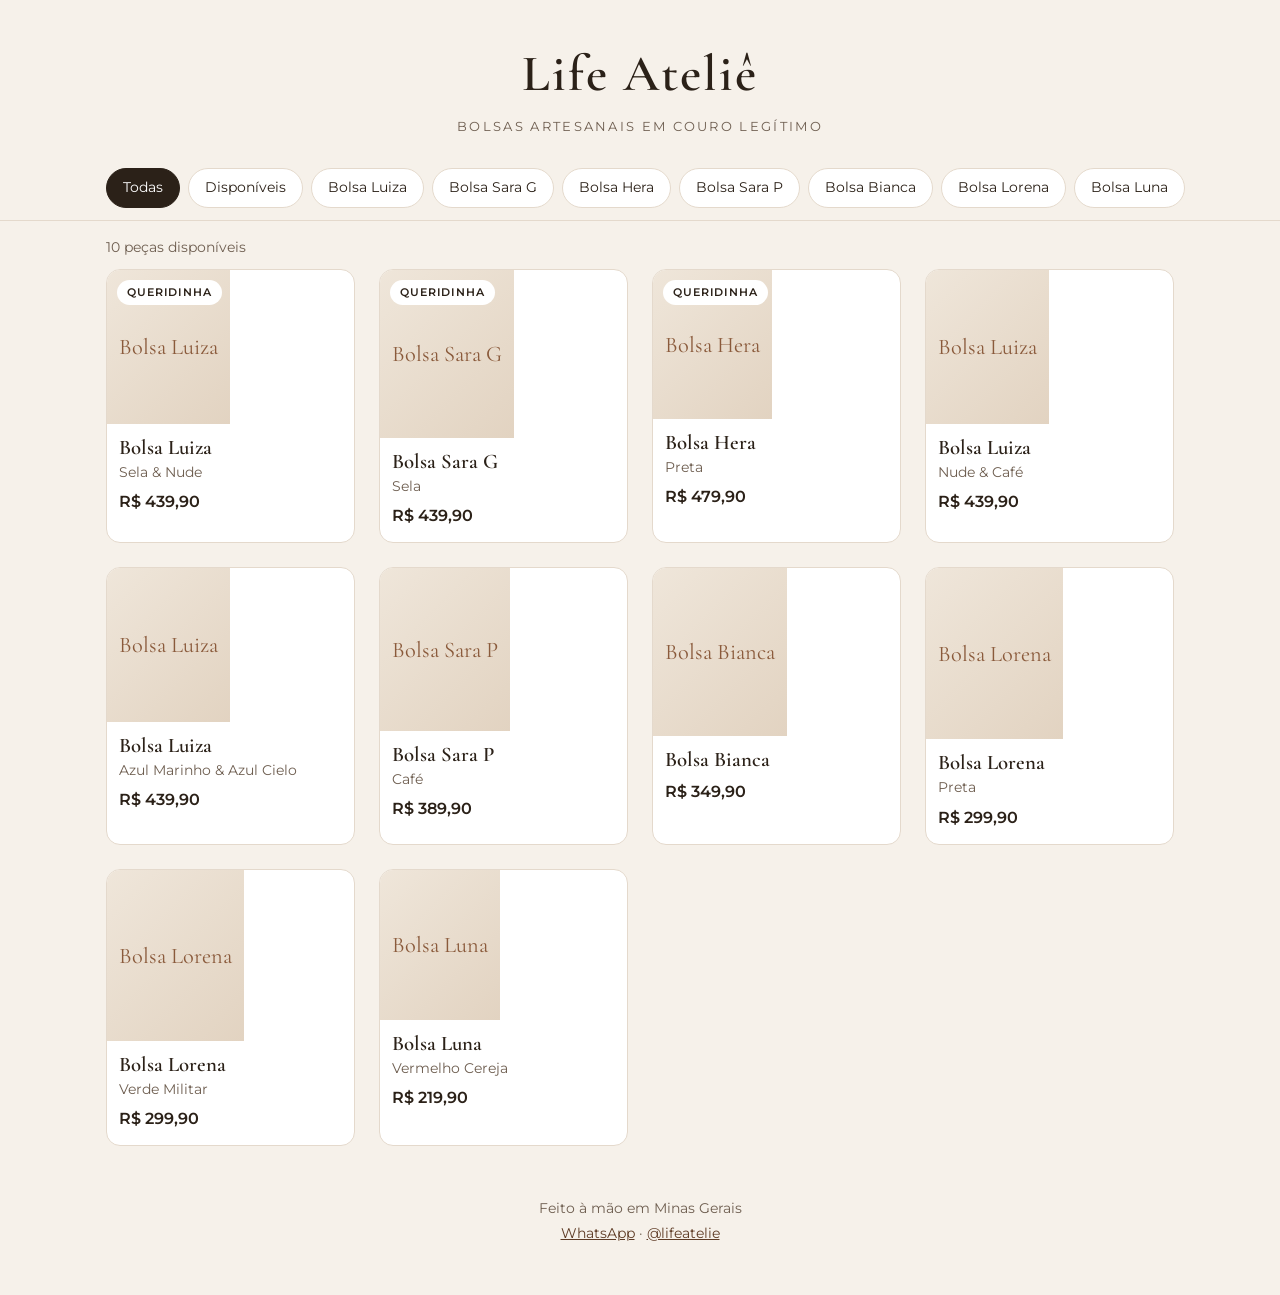
==== index.html @ b0716aa1 "Cria catálogo de bolsas Life Ateliê para envio no WhatsApp Página estática e responsiva com filtros " ====
<!doctype html>
<html lang="pt-BR">
<head>
  <meta charset="utf-8">
  <meta name="viewport" content="width=device-width, initial-scale=1">
  <title>Catálogo Life Ateliê</title>
  <meta name="description" content="Bolsas artesanais em couro legítimo, feitas à mão em Minas Gerais. Escolha a sua e peça pelo WhatsApp.">
  <meta name="theme-color" content="#F6F1EA">

  <!-- Prévia do link no WhatsApp -->
  <meta property="og:title" content="Catálogo Life Ateliê">
  <meta property="og:description" content="Bolsas artesanais em couro legítimo. Escolha a sua e peça pelo WhatsApp.">
  <meta property="og:type" content="website">
  <meta property="og:image" content="img/capa.jpg">

  <link rel="preconnect" href="https://fonts.googleapis.com">
  <link rel="preconnect" href="https://fonts.gstatic.com" crossorigin>
  <link href="https://fonts.googleapis.com/css2?family=Cormorant+Garamond:wght@500;600&family=Montserrat:wght@400;500;600&display=swap" rel="stylesheet">
  <link rel="stylesheet" href="css/estilo.css">
</head>
<body>
  <a class="pular" href="#vitrine">Pular para os produtos</a>

  <header class="topo">
    <p class="marca">Life Ateliê</p>
    <p class="slogan">Bolsas artesanais em couro legítimo</p>
  </header>

  <nav class="filtros" aria-label="Filtrar por modelo">
    <div class="filtros-lista" id="filtros" role="list"></div>
  </nav>

  <main id="vitrine" class="vitrine">
    <p class="contagem" id="contagem" aria-live="polite"></p>
    <ul class="grade" id="grade"></ul>
  </main>

  <footer class="rodape">
    <p>Feito à mão em Minas Gerais</p>
    <p id="rodape-links"></p>
  </footer>

  <!-- Detalhe do produto -->
  <dialog class="detalhe" id="detalhe" aria-labelledby="detalhe-nome">
    <button class="fechar" type="button" id="fechar" aria-label="Fechar">×</button>
    <div class="galeria" id="galeria"></div>
    <div class="galeria-pontos" id="galeria-pontos" aria-hidden="true"></div>
    <div class="detalhe-info">
      <h2 id="detalhe-nome"></h2>
      <p class="detalhe-cor" id="detalhe-cor"></p>
      <p class="detalhe-preco" id="detalhe-preco"></p>
      <p class="detalhe-desc" id="detalhe-desc"></p>
      <ul class="detalhe-lista" id="detalhe-lista"></ul>
      <a class="botao-whats" id="detalhe-whats" target="_blank" rel="noopener"></a>
    </div>
  </dialog>

  <script src="js/produtos.js"></script>
  <script src="js/catalogo.js"></script>
</body>
</html>
---- css/estilo.css ----
:root {
  --fundo: #F6F1EA;
  --cartao: #FFFFFF;
  --texto: #2B2118;
  --texto-suave: #6E5E50;
  --couro: #8A5A3B;
  --couro-escuro: #5E3B25;
  --linha: #E4D9CC;
  --whats: #1F7A4D;
  --raio: 14px;
  --serif: "Cormorant Garamond", Georgia, serif;
  --sans: "Montserrat", system-ui, sans-serif;
}

* { box-sizing: border-box; }
html { -webkit-text-size-adjust: 100%; }
body {
  margin: 0;
  background: var(--fundo);
  color: var(--texto);
  font-family: var(--sans);
  font-size: 16px;
  line-height: 1.5;
}
img { display: block; max-width: 100%; }
button { font: inherit; }

.pular {
  position: absolute; left: -999px; top: 8px;
  background: var(--texto); color: #fff; padding: 8px 14px; border-radius: 8px; z-index: 10;
}
.pular:focus { left: 16px; }

:focus-visible { outline: 3px solid var(--couro); outline-offset: 2px; }

/* Topo */
.topo { text-align: center; padding: 36px 16px 20px; }
.marca {
  font-family: var(--serif); font-weight: 600;
  font-size: clamp(2.2rem, 8vw, 3.2rem); letter-spacing: .04em; margin: 0;
}
.slogan {
  margin: 4px 0 0; color: var(--texto-suave);
  font-size: .8rem; letter-spacing: .18em; text-transform: uppercase;
}

/* Filtros */
.filtros {
  position: sticky; top: 0; z-index: 5;
  background: color-mix(in srgb, var(--fundo) 92%, transparent);
  backdrop-filter: blur(6px);
  border-bottom: 1px solid var(--linha);
}
.filtros-lista {
  display: flex; gap: 8px; overflow-x: auto; padding: 12px 16px;
  scrollbar-width: none; max-width: 1100px; margin: 0 auto;
}
.filtros-lista::-webkit-scrollbar { display: none; }
.chip {
  flex: none; min-height: 40px; padding: 0 16px;
  border: 1px solid var(--linha); border-radius: 999px;
  background: var(--cartao); color: var(--texto); cursor: pointer;
  font-size: .9rem; white-space: nowrap;
}
.chip[aria-pressed="true"] { background: var(--texto); border-color: var(--texto); color: #fff; }

/* Vitrine */
.vitrine { max-width: 1100px; margin: 0 auto; padding: 16px; }
.contagem { margin: 0 0 12px; color: var(--texto-suave); font-size: .85rem; }
.grade {
  list-style: none; margin: 0; padding: 0;
  display: grid; gap: 16px;
  grid-template-columns: repeat(2, minmax(0, 1fr));
}
@media (min-width: 720px) { .grade { grid-template-columns: repeat(3, minmax(0, 1fr)); gap: 24px; } }
@media (min-width: 1000px) { .grade { grid-template-columns: repeat(4, minmax(0, 1fr)); } }

.card {
  background: var(--cartao); border-radius: var(--raio); overflow: hidden;
  border: 1px solid var(--linha); height: 100%;
}
.card-botao {
  display: flex; flex-direction: column; width: 100%; height: 100%;
  background: none; border: 0; padding: 0; text-align: left; color: inherit; cursor: pointer;
}
.card-foto { position: relative; aspect-ratio: 4 / 5; background: #EFE6DA; }
.card-foto img { width: 100%; height: 100%; object-fit: cover; }
.selo {
  position: absolute; top: 10px; left: 10px;
  background: var(--cartao); color: var(--texto);
  font-size: .7rem; font-weight: 600; letter-spacing: .08em; text-transform: uppercase;
  padding: 4px 10px; border-radius: 999px;
}
.selo-vendida { background: var(--texto); color: #fff; }
.card-info { padding: 12px 12px 14px; display: flex; flex-direction: column; gap: 2px; }
.card-nome { font-family: var(--serif); font-size: 1.3rem; font-weight: 600; margin: 0; line-height: 1.15; }
.card-cor { font-size: .85rem; color: var(--texto-suave); margin: 0; }
.card-preco { font-weight: 600; margin: 6px 0 0; }
.card-parcela { font-size: .78rem; color: var(--texto-suave); margin: 0; }
.antigo { text-decoration: line-through; color: var(--texto-suave); font-weight: 400; font-size: .85em; margin-right: 6px; }

.card.vendida .card-foto img { filter: grayscale(.8); opacity: .55; }
.card.vendida .card-preco { color: var(--texto-suave); }

/* Sem foto ainda */
.sem-foto {
  width: 100%; height: 100%; display: grid; place-items: center; text-align: center;
  font-family: var(--serif); font-size: 1.4rem; color: var(--couro); padding: 12px;
  background: linear-gradient(135deg, #EFE6DA, #E2D3C1);
}

.vazio { grid-column: 1 / -1; text-align: center; color: var(--texto-suave); padding: 40px 0; }

/* Detalhe */
.detalhe {
  width: min(560px, 100%); max-height: 100dvh; margin: auto;
  padding: 0; border: 0; border-radius: var(--raio);
  background: var(--cartao); color: var(--texto);
}
.detalhe::backdrop { background: rgba(43, 33, 24, .6); }
@media (max-width: 600px) {
  .detalhe { max-width: 100%; height: 100dvh; border-radius: 0; }
}
.fechar {
  position: sticky; top: 10px; float: right; margin: 10px 10px -54px 0; z-index: 2;
  width: 44px; height: 44px; border-radius: 50%; border: 0;
  background: rgba(255, 255, 255, .92); color: var(--texto);
  font-size: 1.8rem; line-height: 1; cursor: pointer; box-shadow: 0 1px 6px rgba(0,0,0,.15);
}
.galeria {
  display: flex; overflow-x: auto; scroll-snap-type: x mandatory;
  aspect-ratio: 4 / 5; background: #EFE6DA; scrollbar-width: none;
}
.galeria::-webkit-scrollbar { display: none; }
.galeria > * { flex: 0 0 100%; scroll-snap-align: center; }
.galeria img { width: 100%; height: 100%; object-fit: cover; }
.galeria-pontos { display: flex; justify-content: center; gap: 6px; padding: 10px 0 0; min-height: 18px; }
.galeria-pontos span { width: 7px; height: 7px; border-radius: 50%; background: var(--linha); }
.galeria-pontos span.ativo { background: var(--couro); }

.detalhe-info { padding: 8px 20px 28px; }
.detalhe-info h2 { font-family: var(--serif); font-size: 2rem; font-weight: 600; margin: 0; line-height: 1.1; }
.detalhe-cor { color: var(--texto-suave); margin: 2px 0 0; }
.detalhe-preco { font-size: 1.3rem; font-weight: 600; margin: 12px 0 0; }
.detalhe-preco small { display: block; font-size: .8rem; font-weight: 400; color: var(--texto-suave); }
.detalhe-desc { margin: 14px 0 0; }
.detalhe-lista { margin: 12px 0 0; padding: 0; list-style: none; border-top: 1px solid var(--linha); }
.detalhe-lista li { padding: 10px 0; border-bottom: 1px solid var(--linha); font-size: .92rem; }
.detalhe-lista strong { color: var(--texto-suave); font-weight: 500; margin-right: 6px; }

.botao-whats {
  display: flex; align-items: center; justify-content: center; gap: 10px;
  margin-top: 22px; min-height: 52px; border-radius: 999px;
  background: var(--whats); color: #fff; text-decoration: none; font-weight: 600;
}
.botao-whats[aria-disabled="true"] { background: var(--texto-suave); }
.botao-whats svg { width: 22px; height: 22px; fill: currentColor; }

/* Rodapé */
.rodape { text-align: center; padding: 32px 16px 48px; color: var(--texto-suave); font-size: .85rem; }
.rodape p { margin: 4px 0; }
.rodape a { color: var(--couro-escuro); }

@media (prefers-reduced-motion: no-preference) {
  .galeria { scroll-behavior: smooth; }
}
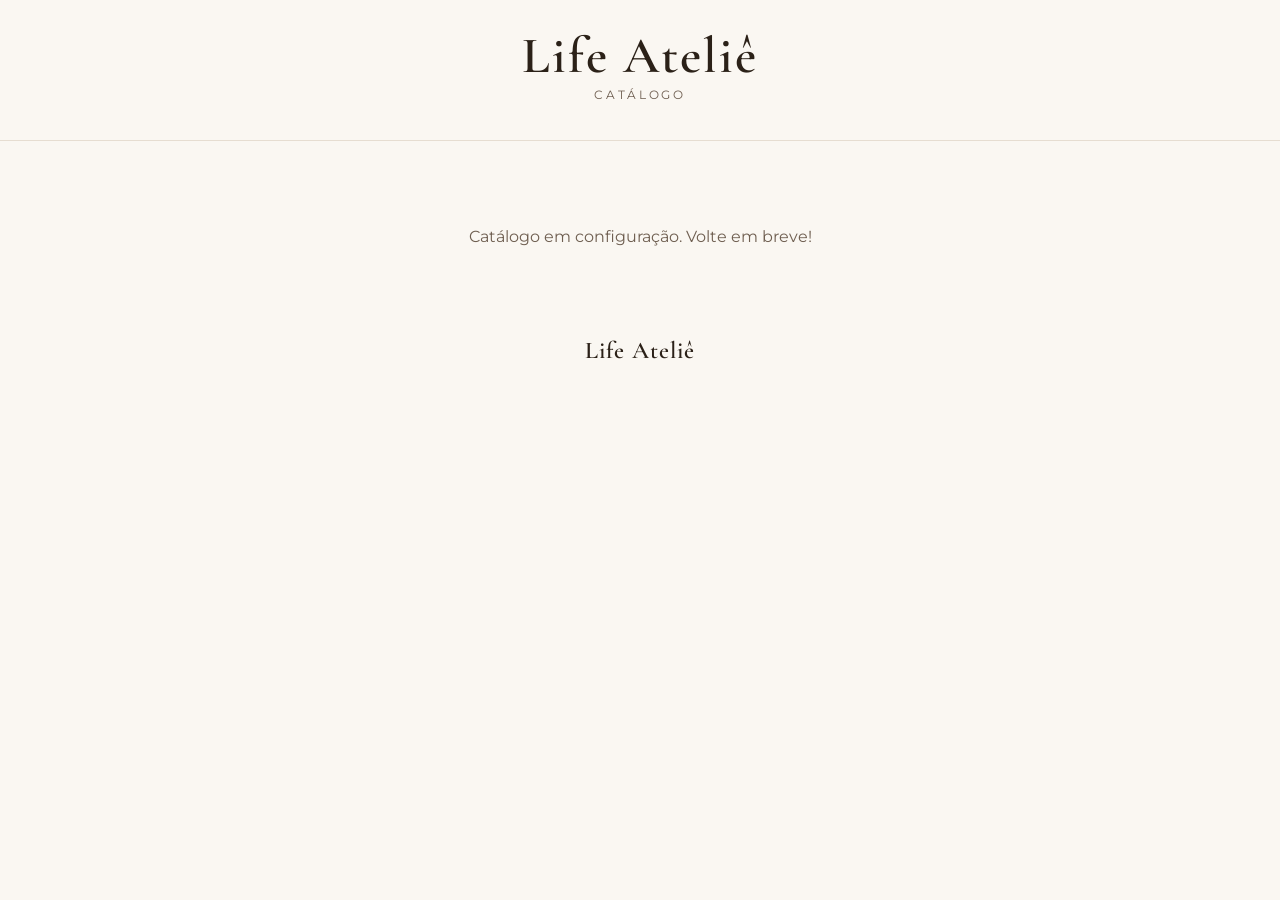
==== commit e137c1ce: "Recria o catálogo com banco de dados Supabase - Esquema do banco (produtos, configurações da loja, f" ====
--- a/index.html
+++ b/index.html
@@ -4,58 +4,78 @@
   <meta charset="utf-8">
   <meta name="viewport" content="width=device-width, initial-scale=1">
   <title>Catálogo Life Ateliê</title>
-  <meta name="description" content="Bolsas artesanais em couro legítimo, feitas à mão em Minas Gerais. Escolha a sua e peça pelo WhatsApp.">
-  <meta name="theme-color" content="#F6F1EA">
+  <meta name="description" content="Bolsas artesanais em couro. Escolha a sua e fale com a gente pelo WhatsApp.">
+  <meta name="theme-color" content="#FAF7F2">
 
-  <!-- Prévia do link no WhatsApp -->
+  <!-- Prévia do link no WhatsApp (a imagem precisa de endereço completo) -->
   <meta property="og:title" content="Catálogo Life Ateliê">
-  <meta property="og:description" content="Bolsas artesanais em couro legítimo. Escolha a sua e peça pelo WhatsApp.">
+  <meta property="og:description" content="Bolsas artesanais em couro. Escolha a sua e fale com a gente pelo WhatsApp.">
   <meta property="og:type" content="website">
-  <meta property="og:image" content="img/capa.jpg">
+  <meta property="og:url" content="https://rduartefrancielly-blip.github.io/catalogo-Life-atelie/">
+  <meta property="og:image" content="https://rduartefrancielly-blip.github.io/catalogo-Life-atelie/img/capa.jpg">
 
   <link rel="preconnect" href="https://fonts.googleapis.com">
   <link rel="preconnect" href="https://fonts.gstatic.com" crossorigin>
   <link href="https://fonts.googleapis.com/css2?family=Cormorant+Garamond:wght@500;600&family=Montserrat:wght@400;500;600&display=swap" rel="stylesheet">
-  <link rel="stylesheet" href="css/estilo.css">
+  <link rel="stylesheet" href="css/tema.css">
+  <link rel="stylesheet" href="css/catalogo.css">
 </head>
 <body>
   <a class="pular" href="#vitrine">Pular para os produtos</a>
 
   <header class="topo">
     <p class="marca">Life Ateliê</p>
-    <p class="slogan">Bolsas artesanais em couro legítimo</p>
+    <p class="slogan">Catálogo</p>
   </header>
 
-  <nav class="filtros" aria-label="Filtrar por modelo">
-    <div class="filtros-lista" id="filtros" role="list"></div>
-  </nav>
+  <div class="barra" id="barra">
+    <label class="busca" id="busca-caixa" hidden>
+      <span class="sr">Buscar</span>
+      <svg viewBox="0 0 24 24" aria-hidden="true"><circle cx="10.5" cy="10.5" r="6.5"/><path d="m15.5 15.5 5 5"/></svg>
+      <input type="search" id="busca" placeholder="Buscar bolsa ou cor" autocomplete="off">
+    </label>
+    <nav class="filtros" aria-label="Categorias"><div class="filtros-lista" id="filtros"></div></nav>
+  </div>
 
   <main id="vitrine" class="vitrine">
     <p class="contagem" id="contagem" aria-live="polite"></p>
-    <ul class="grade" id="grade"></ul>
+    <ul class="grade" id="grade" aria-busy="true">
+      <li class="esqueleto"></li><li class="esqueleto"></li><li class="esqueleto"></li><li class="esqueleto"></li>
+    </ul>
   </main>
 
   <footer class="rodape">
-    <p>Feito à mão em Minas Gerais</p>
+    <p class="marca">Life Ateliê</p>
     <p id="rodape-links"></p>
   </footer>
 
-  <!-- Detalhe do produto -->
-  <dialog class="detalhe" id="detalhe" aria-labelledby="detalhe-nome">
-    <button class="fechar" type="button" id="fechar" aria-label="Fechar">×</button>
-    <div class="galeria" id="galeria"></div>
-    <div class="galeria-pontos" id="galeria-pontos" aria-hidden="true"></div>
-    <div class="detalhe-info">
-      <h2 id="detalhe-nome"></h2>
-      <p class="detalhe-cor" id="detalhe-cor"></p>
-      <p class="detalhe-preco" id="detalhe-preco"></p>
-      <p class="detalhe-desc" id="detalhe-desc"></p>
-      <ul class="detalhe-lista" id="detalhe-lista"></ul>
-      <a class="botao-whats" id="detalhe-whats" target="_blank" rel="noopener"></a>
+  <!-- Página do produto -->
+  <dialog class="produto" id="produto" aria-labelledby="produto-nome">
+    <button class="fechar" type="button" data-fechar aria-label="Fechar">×</button>
+    <div class="galeria" id="galeria" aria-label="Fotos. Toque para ampliar."></div>
+    <div class="miniaturas" id="miniaturas"></div>
+    <div class="produto-info">
+      <p class="produto-cat" id="produto-cat"></p>
+      <h1 id="produto-nome"></h1>
+      <p class="produto-preco" id="produto-preco"></p>
+      <fieldset class="variacoes" id="variacoes" hidden>
+        <legend id="variacoes-legenda">Escolha uma opção</legend>
+        <div class="variacoes-lista" id="variacoes-lista"></div>
+      </fieldset>
+      <p class="aviso-esgotado" id="aviso-esgotado" hidden>Esgotada no momento — fale com a gente para encomendar.</p>
+      <a class="botao botao-whats botao-interesse" id="botao-interesse" target="_blank" rel="noopener"></a>
+      <div class="produto-texto" id="produto-texto"></div>
     </div>
   </dialog>
 
-  <script src="js/produtos.js"></script>
+  <!-- Foto ampliada -->
+  <dialog class="zoom" id="zoom" aria-label="Foto ampliada">
+    <button class="fechar" type="button" data-fechar-zoom aria-label="Fechar foto">×</button>
+    <div class="zoom-fotos" id="zoom-fotos"></div>
+  </dialog>
+
+  <script src="js/config.js"></script>
+  <script src="js/comum.js"></script>
   <script src="js/catalogo.js"></script>
 </body>
 </html>
--- a/css/tema.css
+++ b/css/tema.css
@@ -0,0 +1,48 @@
+/* =====================================================================
+   IDENTIDADE VISUAL — PROVISÓRIA
+   Ainda não foi possível acessar lifeatelie.com.br para copiar as cores e
+   fontes exatas da marca. Quando o acesso for liberado, só estas variáveis
+   (e o link das fontes no <head>) precisam ser trocadas.
+   ===================================================================== */
+:root {
+  --fundo: #FAF7F2;
+  --cartao: #FFFFFF;
+  --texto: #2B2118;
+  --texto-suave: #6E5E50;
+  --destaque: #8A5A3B;
+  --destaque-escuro: #5E3B25;
+  --linha: #E6DDD1;
+  --foto-fundo: #F0E9DF;
+  --whats: #1F7A4D;
+  --perigo: #A33A2B;
+  --raio: 12px;
+  --titulo: "Cormorant Garamond", Georgia, serif;
+  --corpo: "Montserrat", system-ui, -apple-system, sans-serif;
+}
+
+* { box-sizing: border-box; }
+html { -webkit-text-size-adjust: 100%; }
+body {
+  margin: 0; background: var(--fundo); color: var(--texto);
+  font-family: var(--corpo); font-size: 16px; line-height: 1.5;
+}
+img { display: block; max-width: 100%; }
+button, input, select, textarea { font: inherit; color: inherit; }
+:focus-visible { outline: 3px solid var(--destaque); outline-offset: 2px; }
+[hidden] { display: none !important; }
+
+.pular { position: absolute; left: -999px; top: 8px; background: var(--texto); color: #fff; padding: 8px 14px; border-radius: 8px; z-index: 50; }
+.pular:focus { left: 16px; }
+
+.marca { font-family: var(--titulo); font-weight: 600; letter-spacing: .04em; margin: 0; }
+
+.botao {
+  display: inline-flex; align-items: center; justify-content: center; gap: 8px;
+  min-height: 48px; padding: 0 20px; border-radius: 999px; border: 1px solid transparent;
+  background: var(--texto); color: #fff; font-weight: 600; text-decoration: none; cursor: pointer;
+}
+.botao-sec { background: var(--cartao); color: var(--texto); border-color: var(--linha); }
+.botao-whats { background: var(--whats); }
+.botao-perigo { background: var(--cartao); color: var(--perigo); border-color: currentColor; }
+.botao:disabled, .botao[aria-disabled="true"] { opacity: .5; cursor: not-allowed; }
+.botao svg { width: 22px; height: 22px; fill: currentColor; flex: none; }
--- a/css/catalogo.css
+++ b/css/catalogo.css
@@ -0,0 +1,129 @@
+.sr { position: absolute; width: 1px; height: 1px; overflow: hidden; clip: rect(0 0 0 0); }
+
+.topo { text-align: center; padding: 28px 16px 14px; }
+.topo .marca { font-size: clamp(2.2rem, 9vw, 3.2rem); line-height: 1.1; }
+.slogan { margin: 2px 0 0; color: var(--texto-suave); font-size: .75rem; letter-spacing: .22em; text-transform: uppercase; }
+
+/* Busca + categorias (fixas no topo ao rolar) */
+.barra {
+  position: sticky; top: 0; z-index: 5;
+  background: color-mix(in srgb, var(--fundo) 94%, transparent); backdrop-filter: blur(6px);
+  border-bottom: 1px solid var(--linha);
+}
+.busca {
+  display: flex; align-items: center; gap: 8px; max-width: 1100px;
+  margin: 10px 16px 0; padding: 0 14px; min-height: 44px;
+  background: var(--cartao); border: 1px solid var(--linha); border-radius: 999px;
+}
+@media (min-width: 1132px) { .busca { margin: 10px auto 0; } }
+.busca svg { width: 20px; height: 20px; flex: none; fill: none; stroke: var(--texto-suave); stroke-width: 2; stroke-linecap: round; }
+.busca input { flex: 1; min-width: 0; border: 0; background: none; outline: none; font-size: 16px; padding: 10px 0; }
+.filtros-lista {
+  display: flex; gap: 8px; overflow-x: auto; padding: 10px 16px 12px;
+  max-width: 1100px; margin: 0 auto; scrollbar-width: none;
+}
+.filtros-lista::-webkit-scrollbar { display: none; }
+.chip {
+  flex: none; min-height: 40px; padding: 0 16px; border-radius: 999px;
+  border: 1px solid var(--linha); background: var(--cartao); cursor: pointer; font-size: .9rem; white-space: nowrap;
+}
+.chip[aria-pressed="true"] { background: var(--texto); border-color: var(--texto); color: #fff; }
+
+/* Vitrine */
+.vitrine { max-width: 1100px; margin: 0 auto; padding: 14px 16px 8px; }
+.contagem { margin: 0 0 12px; color: var(--texto-suave); font-size: .85rem; min-height: 1.3em; }
+.grade { list-style: none; margin: 0; padding: 0; display: grid; gap: 14px; grid-template-columns: repeat(2, minmax(0, 1fr)); }
+@media (min-width: 720px) { .grade { grid-template-columns: repeat(3, minmax(0, 1fr)); gap: 22px; } }
+@media (min-width: 1000px) { .grade { grid-template-columns: repeat(4, minmax(0, 1fr)); } }
+
+.card { background: var(--cartao); border: 1px solid var(--linha); border-radius: var(--raio); overflow: hidden; }
+.card-botao { display: flex; flex-direction: column; width: 100%; height: 100%; padding: 0; border: 0; background: none; text-align: left; cursor: pointer; }
+.card-foto { position: relative; aspect-ratio: 4 / 5; background: var(--foto-fundo); }
+.card-foto img { width: 100%; height: 100%; object-fit: cover; }
+.selo {
+  position: absolute; top: 8px; left: 8px; padding: 3px 10px; border-radius: 999px;
+  background: var(--cartao); font-size: .68rem; font-weight: 600; letter-spacing: .08em; text-transform: uppercase;
+}
+.selo-esgotado { background: var(--texto); color: #fff; }
+.card-info { padding: 10px 12px 14px; }
+.card-nome { font-family: var(--titulo); font-size: 1.25rem; font-weight: 600; line-height: 1.15; margin: 0; }
+.card-var { margin: 2px 0 0; font-size: .8rem; color: var(--texto-suave); }
+.card-preco { margin: 6px 0 0; font-weight: 600; font-size: .95rem; }
+.antigo { text-decoration: line-through; color: var(--texto-suave); font-weight: 400; font-size: .85em; margin-right: 6px; }
+.card.esgotado img { opacity: .55; filter: grayscale(.6); }
+.card.esgotado .card-preco { color: var(--texto-suave); }
+
+.sem-foto {
+  width: 100%; height: 100%; display: grid; place-items: center; padding: 12px; text-align: center;
+  font-family: var(--titulo); font-size: 1.3rem; color: var(--destaque);
+}
+
+.esqueleto { aspect-ratio: 4 / 6; border-radius: var(--raio); background: linear-gradient(100deg, var(--foto-fundo) 40%, #fff 50%, var(--foto-fundo) 60%) 0 0 / 300% 100%; animation: brilho 1.4s infinite linear; }
+@keyframes brilho { to { background-position: -150% 0; } }
+.mensagem { grid-column: 1 / -1; text-align: center; color: var(--texto-suave); padding: 40px 8px; }
+
+.rodape { text-align: center; padding: 36px 16px 48px; color: var(--texto-suave); font-size: .9rem; }
+.rodape .marca { font-size: 1.5rem; color: var(--texto); }
+.rodape a { color: var(--destaque-escuro); display: inline-block; padding: 8px; }
+
+/* Página do produto */
+.produto {
+  width: min(600px, 100%); max-width: 100%; max-height: 100dvh; margin: auto; padding: 0;
+  border: 0; border-radius: var(--raio); background: var(--cartao); color: var(--texto);
+  overscroll-behavior: contain;
+}
+.produto::backdrop { background: rgba(30, 22, 15, .6); }
+@media (max-width: 640px) { .produto { height: 100dvh; border-radius: 0; } }
+.fechar {
+  position: sticky; top: 10px; float: right; margin: 10px 10px -54px 0; z-index: 3;
+  width: 44px; height: 44px; border: 0; border-radius: 50%; cursor: pointer;
+  background: rgba(255, 255, 255, .94); font-size: 1.8rem; line-height: 1; box-shadow: 0 1px 6px rgba(0,0,0,.18);
+}
+.galeria { display: flex; overflow-x: auto; scroll-snap-type: x mandatory; aspect-ratio: 4 / 5; background: var(--foto-fundo); scrollbar-width: none; }
+.galeria::-webkit-scrollbar { display: none; }
+.galeria > button { flex: 0 0 100%; scroll-snap-align: center; padding: 0; border: 0; background: none; cursor: zoom-in; }
+.galeria img { width: 100%; height: 100%; object-fit: cover; }
+.miniaturas { display: flex; gap: 8px; overflow-x: auto; padding: 10px 16px 0; scrollbar-width: none; }
+.miniaturas button { flex: none; width: 56px; height: 68px; padding: 0; border: 2px solid transparent; border-radius: 8px; overflow: hidden; background: var(--foto-fundo); cursor: pointer; }
+.miniaturas button[aria-current="true"] { border-color: var(--texto); }
+.miniaturas img { width: 100%; height: 100%; object-fit: cover; }
+
+.produto-info { padding: 14px 20px 32px; }
+.produto-cat { margin: 0; font-size: .75rem; letter-spacing: .16em; text-transform: uppercase; color: var(--texto-suave); }
+.produto-info h1 { font-family: var(--titulo); font-size: 2rem; font-weight: 600; line-height: 1.1; margin: 2px 0 0; }
+.produto-preco { margin: 10px 0 0; font-size: 1.35rem; font-weight: 600; }
+
+.variacoes { border: 0; padding: 0; margin: 18px 0 0; }
+.variacoes legend { padding: 0; font-weight: 600; font-size: .9rem; margin-bottom: 8px; }
+.variacoes-lista { display: flex; flex-wrap: wrap; gap: 8px; }
+.var-opcao { position: relative; }
+.var-opcao input { position: absolute; opacity: 0; pointer-events: none; }
+.var-opcao span {
+  display: inline-flex; align-items: center; min-height: 44px; padding: 0 16px; border-radius: 999px;
+  border: 1px solid var(--linha); cursor: pointer; font-size: .92rem;
+}
+.var-opcao input:checked + span { border-color: var(--texto); background: var(--texto); color: #fff; }
+.var-opcao input:focus-visible + span { outline: 3px solid var(--destaque); outline-offset: 2px; }
+.var-opcao.indisponivel span { color: var(--texto-suave); text-decoration: line-through; }
+
+.aviso-esgotado { margin: 14px 0 0; color: var(--texto-suave); font-size: .9rem; }
+.botao-interesse { width: 100%; margin-top: 18px; min-height: 54px; font-size: 1.02rem; }
+
+.produto-texto { margin-top: 22px; }
+.produto-texto p { margin: 0 0 12px; white-space: pre-line; }
+.produto-texto dl { margin: 0; border-top: 1px solid var(--linha); }
+.produto-texto dl > div { padding: 12px 0; border-bottom: 1px solid var(--linha); }
+.produto-texto dt { font-size: .75rem; letter-spacing: .12em; text-transform: uppercase; color: var(--texto-suave); }
+.produto-texto dd { margin: 2px 0 0; white-space: pre-line; }
+.produto-texto ul { margin: 0; padding-left: 18px; }
+
+/* Zoom: tela cheia, deslizar entre fotos, pinça para ampliar */
+.zoom { width: 100vw; height: 100dvh; max-width: none; max-height: none; margin: 0; padding: 0; border: 0; background: #000; }
+.zoom::backdrop { background: #000; }
+.zoom-fotos { display: flex; height: 100%; overflow-x: auto; scroll-snap-type: x mandatory; }
+.zoom-fotos > div { flex: 0 0 100%; height: 100%; scroll-snap-align: center; overflow: auto; display: grid; place-items: center; touch-action: pan-x pan-y pinch-zoom; }
+.zoom-fotos img { max-width: 100%; max-height: 100%; object-fit: contain; }
+.zoom .fechar { position: fixed; top: 12px; right: 12px; margin: 0; float: none; }
+
+@media (prefers-reduced-motion: no-preference) { .galeria, .zoom-fotos { scroll-behavior: smooth; } }
+@media (prefers-reduced-motion: reduce) { .esqueleto { animation: none; } }
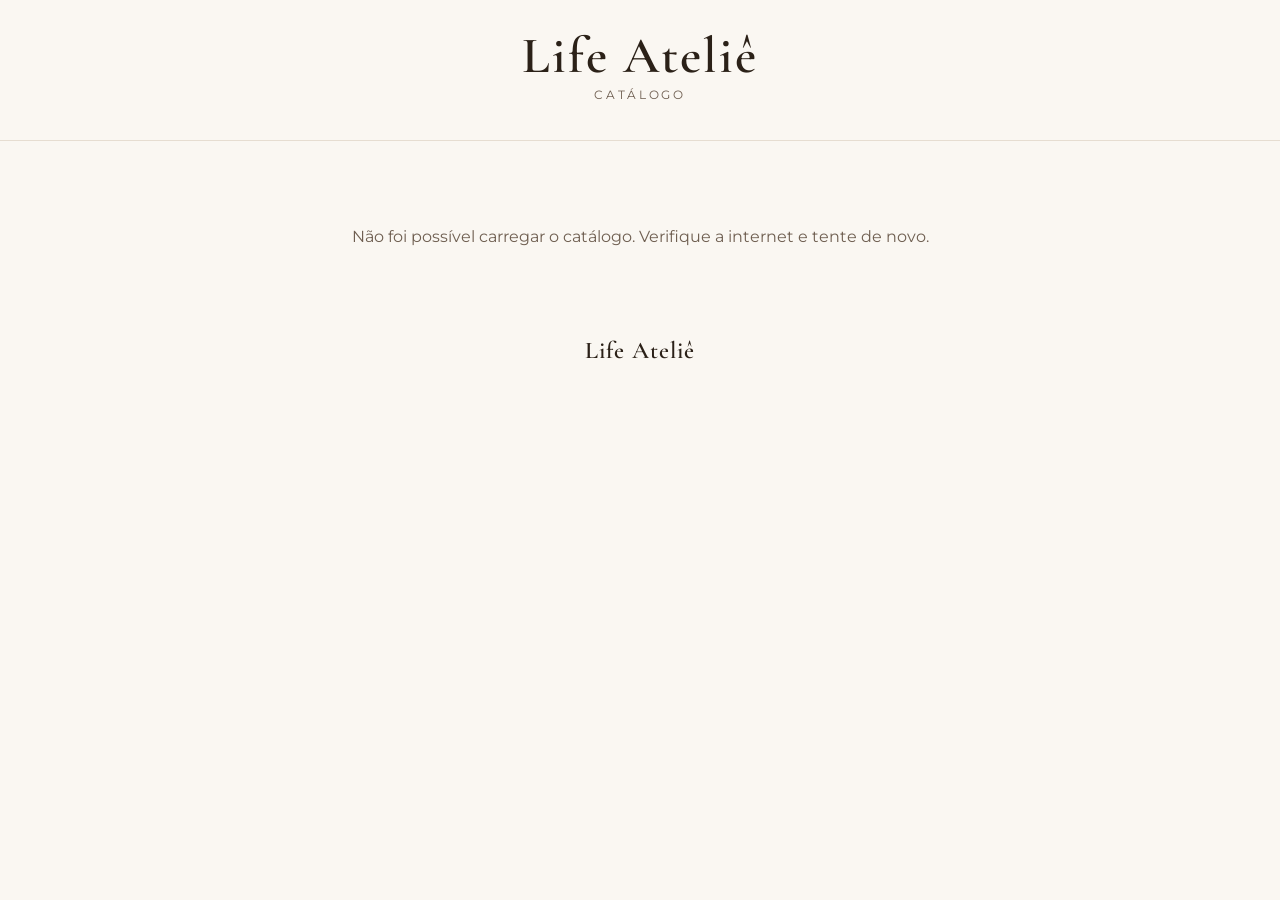
==== commit 213a5565: "Importa as páginas 2 a 5 da loja e organiza o catálogo em ordem alfabética - 100 produtos novos (130" ====
--- a/index.html
+++ b/index.html
@@ -12,7 +12,7 @@
   <meta property="og:description" content="Bolsas artesanais em couro. Escolha a sua e fale com a gente pelo WhatsApp.">
   <meta property="og:type" content="website">
   <meta property="og:url" content="https://rduartefrancielly-blip.github.io/catalogo-Life-atelie/">
-  <meta property="og:image" content="https://rduartefrancielly-blip.github.io/catalogo-Life-atelie/img/capa.jpg">
+  <meta property="og:image" content="https://cdn.shopify.com/s/files/1/0681/1628/3443/files/AF5E81A8-B72E-44FA-A867-CD873D4B1456.jpg?v=1791023952&amp;width=1200">
 
   <link rel="preconnect" href="https://fonts.googleapis.com">
   <link rel="preconnect" href="https://fonts.gstatic.com" crossorigin>
@@ -39,9 +39,9 @@
 
   <main id="vitrine" class="vitrine">
     <p class="contagem" id="contagem" aria-live="polite"></p>
-    <ul class="grade" id="grade" aria-busy="true">
-      <li class="esqueleto"></li><li class="esqueleto"></li><li class="esqueleto"></li><li class="esqueleto"></li>
-    </ul>
+    <div id="grade" aria-busy="true">
+      <ul class="grade"><li class="esqueleto"></li><li class="esqueleto"></li><li class="esqueleto"></li><li class="esqueleto"></li></ul>
+    </div>
   </main>
 
   <footer class="rodape">
--- a/css/catalogo.css
+++ b/css/catalogo.css
@@ -60,7 +60,16 @@
 
 .esqueleto { aspect-ratio: 4 / 6; border-radius: var(--raio); background: linear-gradient(100deg, var(--foto-fundo) 40%, #fff 50%, var(--foto-fundo) 60%) 0 0 / 300% 100%; animation: brilho 1.4s infinite linear; }
 @keyframes brilho { to { background-position: -150% 0; } }
-.mensagem { grid-column: 1 / -1; text-align: center; color: var(--texto-suave); padding: 40px 8px; }
+.mensagem { text-align: center; color: var(--texto-suave); padding: 40px 8px; margin: 0; }
+
+/* Seções por modelo */
+.grupo { margin: 0 0 30px; scroll-margin-top: 120px; }
+.grupo-titulo {
+  display: flex; align-items: baseline; gap: 8px; margin: 0 0 12px; padding-bottom: 6px;
+  font-family: var(--titulo); font-size: 1.7rem; font-weight: 600; line-height: 1.1;
+  border-bottom: 1px solid var(--linha);
+}
+.grupo-titulo small { font-family: var(--corpo); font-size: .8rem; font-weight: 400; color: var(--texto-suave); }
 
 .rodape { text-align: center; padding: 36px 16px 48px; color: var(--texto-suave); font-size: .9rem; }
 .rodape .marca { font-size: 1.5rem; color: var(--texto); }
